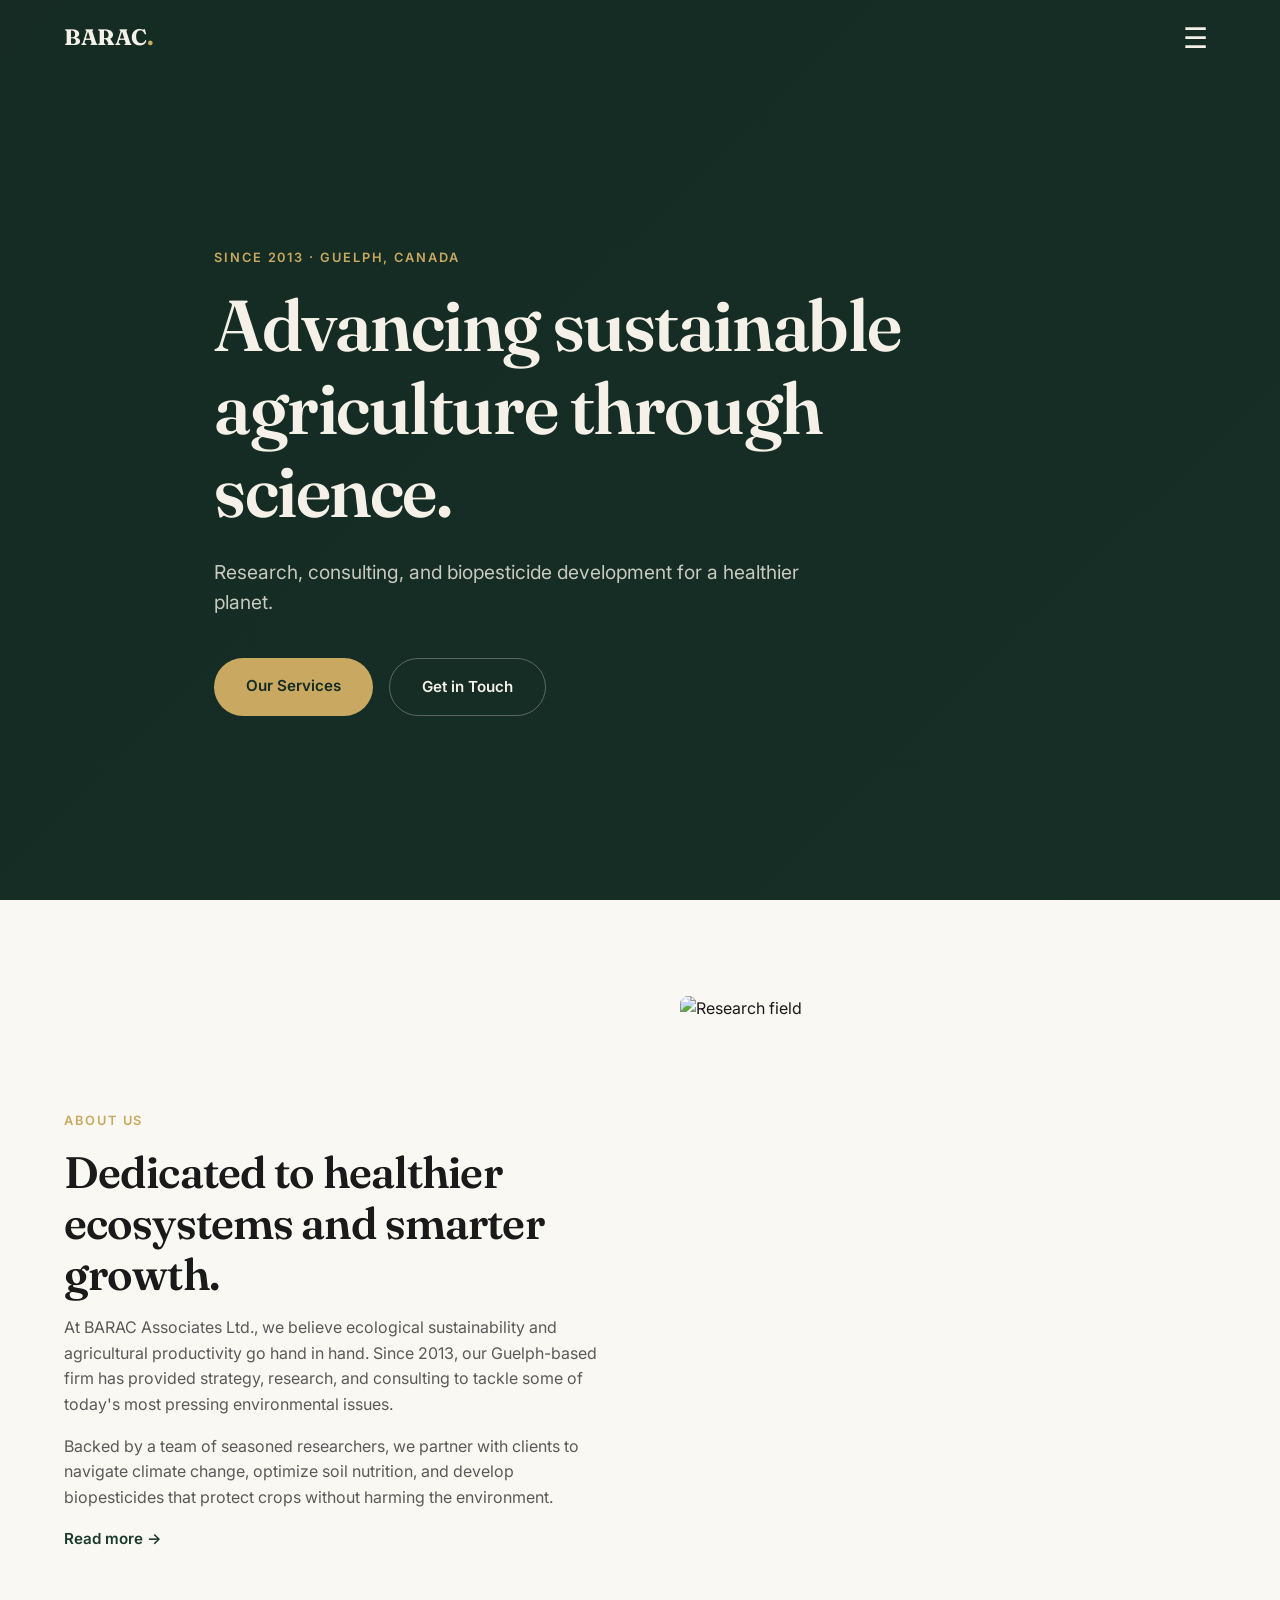
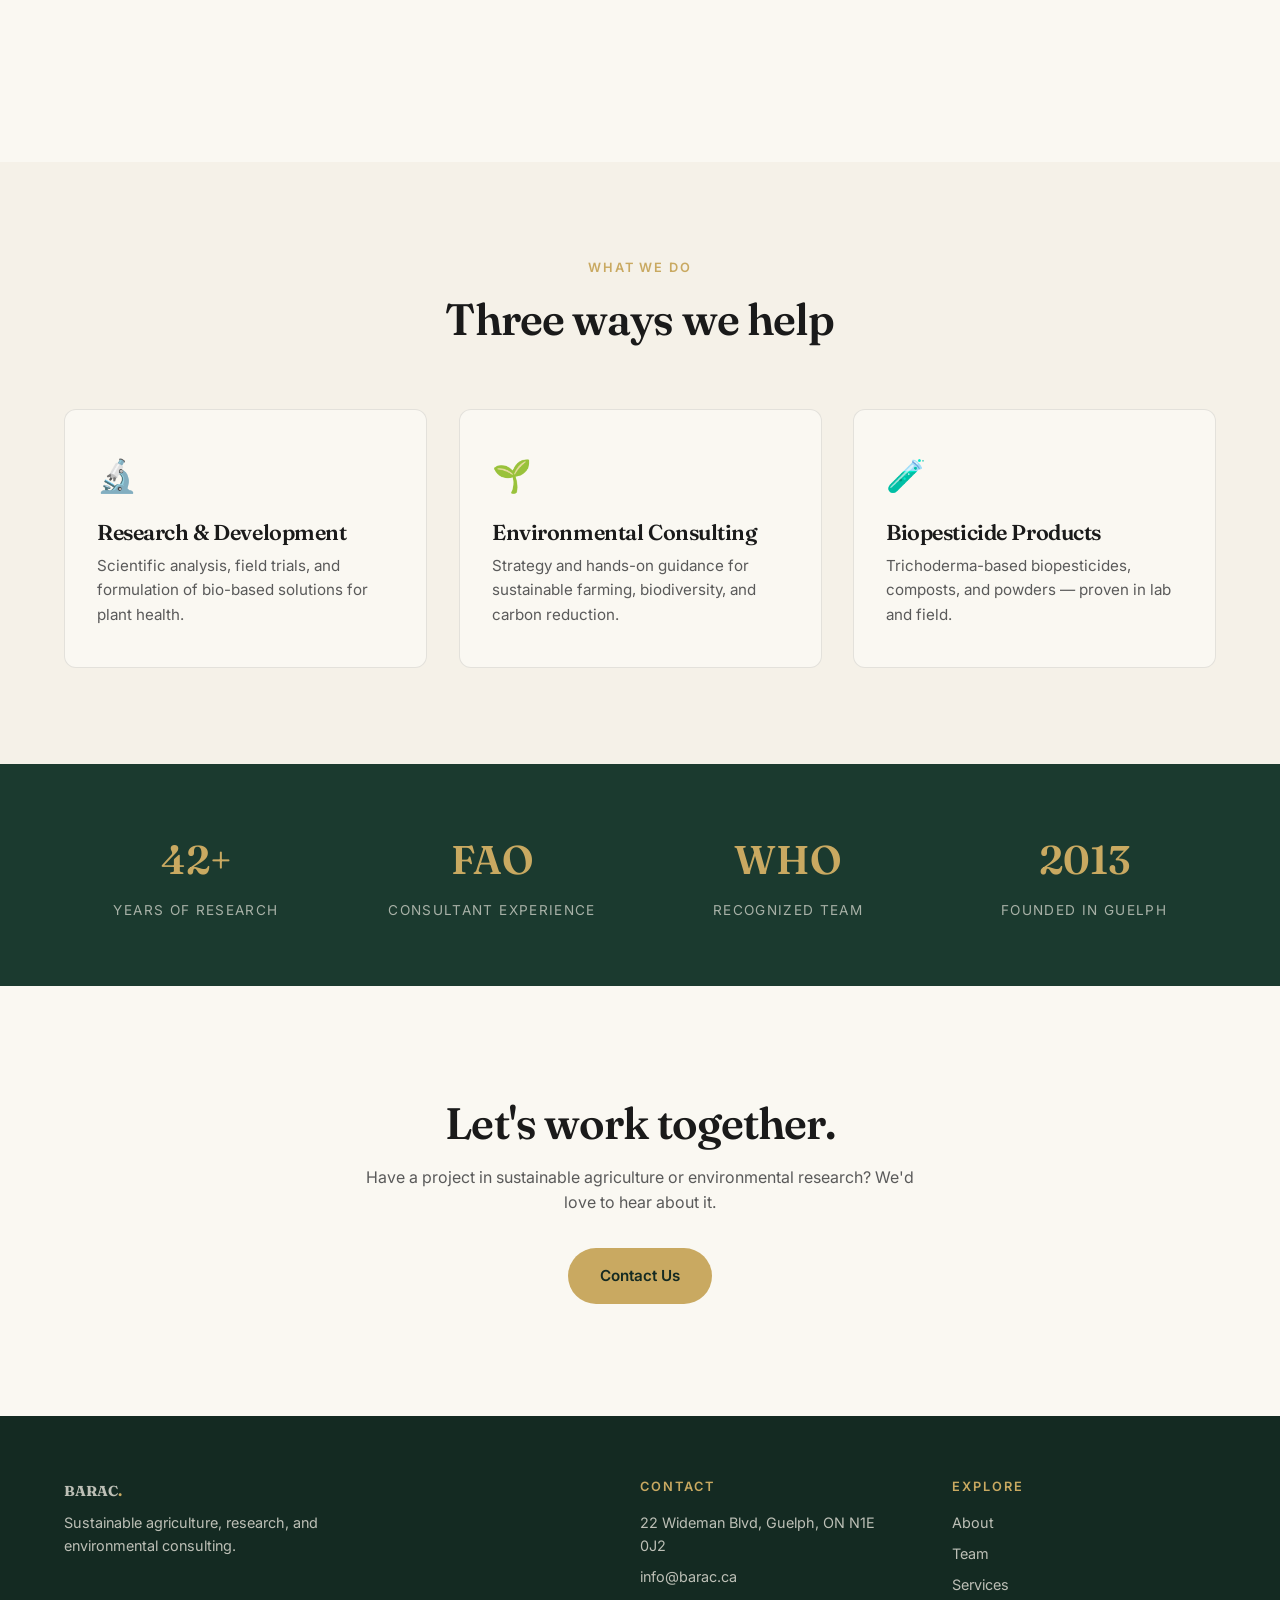
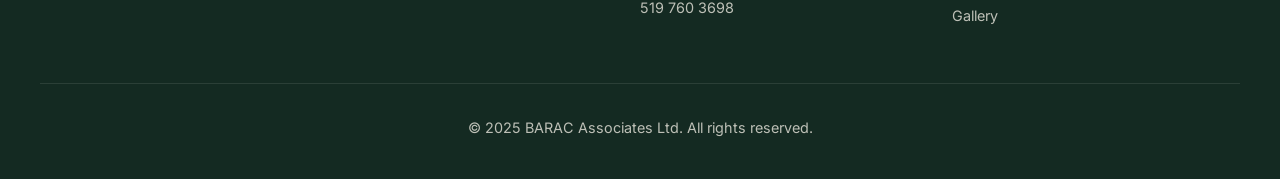
==== index.html @ 256d6e16 "Add files via upload" ====
<!DOCTYPE html>
<html lang="en">
<head>
  <meta charset="UTF-8">
  <meta name="viewport" content="width=device-width, initial-scale=1.0">
  <title>BARAC Associates Ltd. — Sustainable Agriculture & Research</title>
  <meta name="description" content="Research, consulting, and biopesticide development for a sustainable future. Based in Guelph, Canada.">

  <link rel="preconnect" href="https://fonts.googleapis.com">
  <link rel="preconnect" href="https://fonts.gstatic.com" crossorigin>
  <link href="https://fonts.googleapis.com/css2?family=Fraunces:wght@400;500;600;700&family=Inter:wght@400;500;600;700&display=swap" rel="stylesheet">

  <link rel="stylesheet" href="css/style.css">
</head>
<body>

  <!-- ============ NAV ============ -->
  <header class="nav">
  <div class="container nav__inner">
    <a href="index.html" class="nav__logo">BARAC<span>.</span></a>
    <button class="nav__toggle" aria-label="Toggle menu" aria-expanded="false">☰</button>
  </div>

  <div class="nav__backdrop"></div>

  <nav class="nav__links">
    <a href="index.html" class="active">Home</a>
    <a href="pages/about.html">About</a>
    <a href="pages/team.html">Team</a>
    <a href="pages/services.html">Services</a>
    <a href="pages/gallery.html">Gallery</a>
    <a href="pages/contact.html" class="nav__cta">Contact</a>
  </nav>
</header>

  <!-- ============ HERO ============ -->
  <section class="hero">
    <div class="hero__bg"></div>
    <div class="container hero__content">
      <p class="eyebrow">Since 2013 · Guelph, Canada</p>
      <h1>Advancing sustainable agriculture through science.</h1>
      <p class="hero__sub">Research, consulting, and biopesticide development for a healthier planet.</p>
      <div class="hero__buttons">
        <a href="pages/services.html" class="btn btn--primary">Our Services</a>
        <a href="pages/contact.html" class="btn btn--ghost">Get in Touch</a>
      </div>
    </div>
  </section>

  <!-- ============ ABOUT ============ -->
  <section class="section about">
    <div class="container about__grid">
      <div class="about__text">
        <p class="eyebrow">About Us</p>
        <h2>Dedicated to healthier ecosystems and smarter growth.</h2>
        <p>At BARAC Associates Ltd., we believe ecological sustainability and agricultural productivity go hand in hand. Since 2013, our Guelph-based firm has provided strategy, research, and consulting to tackle some of today's most pressing environmental issues.</p>
        <p>Backed by a team of seasoned researchers, we partner with clients to navigate climate change, optimize soil nutrition, and develop biopesticides that protect crops without harming the environment.</p>
        <a href="pages/about.html" class="link-arrow">Read more →</a>
      </div>
      <div class="about__image">
        <img src="images/about.jpg" alt="Research field">
      </div>
    </div>
  </section>

  <!-- ============ SERVICES PREVIEW ============ -->
  <section class="section services-preview">
    <div class="container">
      <p class="eyebrow center">What we do</p>
      <h2 class="center">Three ways we help</h2>

      <div class="cards">
        <article class="card">
          <div class="card__icon">🔬</div>
          <h3>Research &amp; Development</h3>
          <p>Scientific analysis, field trials, and formulation of bio-based solutions for plant health.</p>
        </article>

        <article class="card">
          <div class="card__icon">🌱</div>
          <h3>Environmental Consulting</h3>
          <p>Strategy and hands-on guidance for sustainable farming, biodiversity, and carbon reduction.</p>
        </article>

        <article class="card">
          <div class="card__icon">🧪</div>
          <h3>Biopesticide Products</h3>
          <p>Trichoderma-based biopesticides, composts, and powders — proven in lab and field.</p>
        </article>
      </div>
    </div>
  </section>

  <!-- ============ TRUST BAR ============ -->
  <section class="trust">
    <div class="container trust__grid">
      <div><strong>42+</strong><span>Years of research</span></div>
      <div><strong>FAO</strong><span>Consultant experience</span></div>
      <div><strong>WHO</strong><span>Recognized team</span></div>
      <div><strong>2013</strong><span>Founded in Guelph</span></div>
    </div>
  </section>

  <!-- ============ CTA ============ -->
  <section class="cta">
    <div class="container cta__inner">
      <h2>Let's work together.</h2>
      <p>Have a project in sustainable agriculture or environmental research? We'd love to hear about it.</p>
      <a href="pages/contact.html" class="btn btn--primary">Contact Us</a>
    </div>
  </section>

  <!-- ============ FOOTER ============ -->
  <footer class="footer">
    <div class="container footer__grid">
      <div>
        <p class="footer__logo">BARAC<span>.</span></p>
        <p class="footer__small">Sustainable agriculture, research, and environmental consulting.</p>
      </div>
      <div>
        <h4>Contact</h4>
        <p>22 Wideman Blvd, Guelph, ON N1E 0J2</p>
        <p><a href="mailto:info@barac.ca">info@barac.ca</a></p>
        <p>519 760 3698</p>
      </div>
      <div>
        <h4>Explore</h4>
        <p><a href="pages/about.html">About</a></p>
        <p><a href="pages/team.html">Team</a></p>
        <p><a href="pages/services.html">Services</a></p>
        <p><a href="pages/gallery.html">Gallery</a></p>
      </div>
    </div>
    <div class="container footer__bottom">
      <p>© 2025 BARAC Associates Ltd. All rights reserved.</p>
    </div>
  </footer>

  <script src="js/script.js"></script>
</body>
</html>
---- css/style.css ----
/* ============================================
   BARAC Associates — Stylesheet (clean)
   ============================================ */

:root {
  --forest: #1B3A2F;
  --forest-dark: #142a22;
  --cream: #F5F1E8;
  --cream-soft: #FAF8F2;
  --gold: #C9A961;
  --ink: #1A1A1A;
  --muted: #5a5a5a;
  --line: rgba(26, 26, 26, 0.1);

  --font-serif: 'Fraunces', Georgia, serif;
  --font-sans: 'Inter', -apple-system, BlinkMacSystemFont, sans-serif;

  --max: 1200px;
  --pad: 24px;
}

* { box-sizing: border-box; margin: 0; padding: 0; }

html { scroll-behavior: smooth; }

body {
  font-family: var(--font-sans);
  color: var(--ink);
  background: var(--cream-soft);
  line-height: 1.6;
  -webkit-font-smoothing: antialiased;
}

img { max-width: 100%; display: block; }
a { color: inherit; text-decoration: none; }

h1, h2, h3, h4 {
  font-family: var(--font-serif);
  font-weight: 600;
  line-height: 1.15;
  letter-spacing: -0.02em;
  color: var(--ink);
}

h1 { font-size: clamp(2.5rem, 6vw, 4.5rem); }
h2 { font-size: clamp(1.8rem, 4vw, 2.75rem); margin-bottom: 1rem; }
h3 { font-size: 1.35rem; margin-bottom: 0.5rem; }

p { color: var(--muted); margin-bottom: 1rem; }

.container {
  max-width: var(--max);
  margin: 0 auto;
  padding: 0 var(--pad);
}

.center { text-align: center; }

.eyebrow {
  font-family: var(--font-sans);
  font-size: 0.8rem;
  font-weight: 600;
  letter-spacing: 0.15em;
  text-transform: uppercase;
  color: var(--gold);
  margin-bottom: 1rem;
}

/* ============ NAV ============ */
.nav {
  position: fixed;
  top: 0; left: 0; right: 0;
  z-index: 1000;
  padding: 1.25rem 0;
  background: transparent;
  backdrop-filter: none;
  -webkit-backdrop-filter: none;
  border-left: none;
  transition: padding 0.3s ease;
}

.nav__inner {
  display: flex;
  align-items: center;
  justify-content: space-between;
}

.nav__logo {
  font-family: var(--font-serif);
  font-size: 1.4rem;
  font-weight: 700;
  color: var(--cream);
  letter-spacing: -0.02em;
  position: relative;
  z-index: 1002;
}
.nav__logo span { color: var(--gold); }

/* Hamburger button */
.nav__toggle {
  display: block;
  background: none;
  border: none;
  color: var(--cream);
  font-size: 1.75rem;
  line-height: 1;
  cursor: pointer;
  padding: 0.25rem 0.5rem;
  transition: transform 0.3s ease, color 0.2s ease;
  position: relative;
  z-index: 1002;
  font-family: var(--font-sans);
}
.nav__toggle:hover { color: var(--gold); }
.nav__toggle.active {
  transform: rotate(90deg);
  color: var(--gold);
}

/* ===== Backdrop ===== */
.nav__backdrop {
  position: fixed;
  inset: 0;
  background: rgba(0, 0, 0, 0.35);
  backdrop-filter: blur(4px);
  -webkit-backdrop-filter: blur(4px);
  z-index: 1000;
  opacity: 0;
  visibility: hidden;
  transition: opacity 0.35s ease, visibility 0.35s;
}
.nav__backdrop.open {
  opacity: 1;
  visibility: visible;
}

/* ===== Frosted glass side drawer ===== */
.nav__links {
  position: fixed;
  top: 0;
  right: 0;
  height: 100vh;
  width: 380px;
  max-width: 90vw;

  background: rgba(20, 42, 34, 0.55);
  backdrop-filter: blur(24px) saturate(160%);
  -webkit-backdrop-filter: blur(24px) saturate(160%);
  border-left: 1px solid rgba(245, 241, 232, 0.12);

  display: flex;
  flex-direction: column;
  justify-content: center;
  align-items: flex-start;
  gap: 1.5rem;
  padding: 4rem 3rem;
  z-index: 1001;

  transform: translateX(100%);
  transition: transform 0.45s cubic-bezier(0.22, 1, 0.36, 1);
  overflow-y: auto;
}

.nav__links.open {
  transform: translateX(0);
}

.nav__links a {
  color: rgba(245, 241, 232, 0.55);
  font-family: var(--font-serif);
  font-size: clamp(1.5rem, 2.5vw, 2rem);
  font-weight: 500;
  letter-spacing: -0.02em;
  transition: color 0.3s ease, transform 0.3s ease, opacity 0.3s ease;

  opacity: 0;
  transform: translateX(20px);
}

.nav__links.open a {
  opacity: 1;
  transform: translateX(0);
}

.nav__links a:hover,
.nav__links a.active {
  color: var(--cream);
  transform: translateX(8px);
}

/* Staggered entrance */
.nav__links.open a:nth-child(1) { transition: all 0.45s 0.10s; }
.nav__links.open a:nth-child(2) { transition: all 0.45s 0.15s; }
.nav__links.open a:nth-child(3) { transition: all 0.45s 0.20s; }
.nav__links.open a:nth-child(4) { transition: all 0.45s 0.25s; }
.nav__links.open a:nth-child(5) { transition: all 0.45s 0.30s; }
.nav__links.open a:nth-child(6) { transition: all 0.45s 0.35s; }

.nav__cta {
  padding: 0.75rem 2rem !important;
  border: 1px solid rgba(201, 169, 97, 0.5);
  border-radius: 999px;
  color: rgba(201, 169, 97, 0.85) !important;
  font-size: 1.1rem !important;
  margin-top: 1rem;
  transition: all 0.3s ease;
}
.nav__cta:hover {
  background: var(--gold);
  border-color: var(--gold);
  color: var(--forest-dark) !important;
  transform: translateX(0) !important;
}

/* ============ HERO ============ */
.hero {
  position: relative;
  min-height: 100vh;
  display: flex;
  align-items: center;
  color: var(--cream);
  overflow: hidden;
}

.hero__bg {
  position: absolute;
  inset: 0;
  background:
    linear-gradient(135deg, rgba(20,42,34,0.9), rgba(20,42,34,0.75)),
    url('../images/hero.jpg') center/cover no-repeat,
    var(--forest);
  z-index: 0;
}

.hero__content {
  position: relative;
  z-index: 1;
  padding-top: 8rem;
  padding-bottom: 4rem;
  max-width: 900px;
}

.hero h1 {
  color: var(--cream);
  margin-bottom: 1.5rem;
}

.hero__sub {
  font-size: 1.2rem;
  color: rgba(245, 241, 232, 0.8);
  max-width: 600px;
  margin-bottom: 2.5rem;
}

.hero__buttons { display: flex; gap: 1rem; flex-wrap: wrap; }

/* ============ BUTTONS ============ */
.btn {
  display: inline-block;
  padding: 1rem 2rem;
  border-radius: 999px;
  font-weight: 600;
  font-size: 0.95rem;
  transition: all 0.25s;
  cursor: pointer;
  border: none;
  font-family: var(--font-sans);
}

.btn--primary {
  background: var(--gold);
  color: var(--forest-dark);
}
.btn--primary:hover {
  background: #d9ba75;
  transform: translateY(-2px);
}

.btn--ghost {
  background: transparent;
  color: var(--cream);
  border: 1px solid rgba(245, 241, 232, 0.3);
}
.btn--ghost:hover {
  border-color: var(--cream);
  background: rgba(245, 241, 232, 0.05);
}

.link-arrow {
  color: var(--forest);
  font-weight: 600;
  font-size: 0.95rem;
}
.link-arrow:hover { color: var(--gold); }

/* ============ SECTIONS ============ */
.section { padding: 6rem 0; }

/* ============ ABOUT ============ */
.about { background: var(--cream-soft); }

.about__grid {
  display: grid;
  grid-template-columns: 1fr 1fr;
  gap: 5rem;
  align-items: center;
}

.about__image img {
  border-radius: 8px;
  aspect-ratio: 4/5;
  object-fit: cover;
  width: 100%;
}

/* ============ SERVICES PREVIEW ============ */
.services-preview { background: var(--cream); }

.cards {
  display: grid;
  grid-template-columns: repeat(3, 1fr);
  gap: 2rem;
  margin-top: 4rem;
}

.card {
  padding: 2.5rem 2rem;
  background: var(--cream-soft);
  border-radius: 12px;
  border: 1px solid var(--line);
  transition: all 0.3s;
}

.card:hover {
  transform: translateY(-4px);
  border-color: var(--gold);
  box-shadow: 0 20px 40px rgba(0,0,0,0.06);
}

.card__icon {
  font-size: 2rem;
  margin-bottom: 1.25rem;
}

.card p { font-size: 0.95rem; margin: 0; }

/* ============ TRUST BAR ============ */
.trust {
  background: var(--forest);
  padding: 4rem 0;
  color: var(--cream);
}

.trust__grid {
  display: grid;
  grid-template-columns: repeat(4, 1fr);
  gap: 2rem;
  text-align: center;
}

.trust__grid > div {
  display: flex;
  flex-direction: column;
  gap: 0.5rem;
}

.trust__grid strong {
  font-family: var(--font-serif);
  font-size: 2.5rem;
  color: var(--gold);
  font-weight: 600;
}

.trust__grid span {
  font-size: 0.85rem;
  text-transform: uppercase;
  letter-spacing: 0.1em;
  color: rgba(245, 241, 232, 0.65);
}

/* ============ CTA ============ */
.cta { padding: 7rem 0; background: var(--cream-soft); }

.cta__inner {
  text-align: center;
  max-width: 600px;
  margin: 0 auto;
}

.cta p { margin-bottom: 2rem; }

/* ============ FOOTER ============ */
.footer {
  background: var(--forest-dark);
  color: var(--cream);
  padding: 4rem 0 2rem;
}

.footer__grid {
  display: grid;
  grid-template-columns: 2fr 1fr 1fr;
  gap: 3rem;
  padding-bottom: 3rem;
  border-bottom: 1px solid rgba(245, 241, 232, 0.1);
}

.footer__logo {
  font-family: var(--font-serif);
  font-size: 1.6rem;
  font-weight: 700;
  color: var(--cream);
  margin-bottom: 0.75rem;
}
.footer__logo span { color: var(--gold); }

.footer__small {
  font-size: 0.9rem;
  color: rgba(245, 241, 232, 0.55);
  max-width: 320px;
}

.footer h4 {
  font-family: var(--font-sans);
  font-size: 0.8rem;
  text-transform: uppercase;
  letter-spacing: 0.15em;
  color: var(--gold);
  margin-bottom: 1rem;
}

.footer p, .footer a {
  color: rgba(245, 241, 232, 0.75);
  font-size: 0.9rem;
  margin-bottom: 0.5rem;
}

.footer a:hover { color: var(--cream); }

.footer__bottom {
  padding-top: 2rem;
  text-align: center;
  font-size: 0.8rem;
  color: rgba(245, 241, 232, 0.4);
}

/* ============ SCROLL FADE-IN ============ */
.fade-in {
  opacity: 0;
  transform: translateY(24px);
  transition: opacity 0.8s cubic-bezier(0.22, 1, 0.36, 1),
              transform 0.8s cubic-bezier(0.22, 1, 0.36, 1);
  will-change: opacity, transform;
}

.fade-in.is-visible {
  opacity: 1;
  transform: translateY(0);
}

.cards .fade-in:nth-child(1) { transition-delay: 0.00s; }
.cards .fade-in:nth-child(2) { transition-delay: 0.10s; }
.cards .fade-in:nth-child(3) { transition-delay: 0.20s; }

.trust__grid .fade-in:nth-child(1) { transition-delay: 0.00s; }
.trust__grid .fade-in:nth-child(2) { transition-delay: 0.08s; }
.trust__grid .fade-in:nth-child(3) { transition-delay: 0.16s; }
.trust__grid .fade-in:nth-child(4) { transition-delay: 0.24s; }

/* ============================================
   SUB-PAGE STYLES
   ============================================ */

/* ===== Page hero ===== */
.page-hero {
  padding: 12rem 0 6rem;
  background: var(--forest-dark);
  color: var(--cream);
  position: relative;
  overflow: hidden;
}

.page-hero::before {
  content: '';
  position: absolute;
  inset: 0;
  background:
    radial-gradient(circle at 20% 30%, rgba(201, 169, 97, 0.12), transparent 55%),
    radial-gradient(circle at 80% 70%, rgba(201, 169, 97, 0.08), transparent 50%);
  pointer-events: none;
}

.page-hero .eyebrow { color: var(--gold); }

.page-hero h1 {
  color: var(--cream);
  max-width: 900px;
  position: relative;
  z-index: 1;
}

/* ===== Section variants ===== */
.section--forest {
  background: var(--forest);
  color: var(--cream);
}

.section--forest .eyebrow { color: var(--gold); }

/* ===== Vision quote ===== */
.vision-quote {
  font-family: var(--font-serif);
  font-size: clamp(1.4rem, 3vw, 2rem);
  line-height: 1.4;
  color: var(--cream);
  text-align: center;
  max-width: 900px;
  margin: 2rem auto 0;
  font-weight: 400;
  letter-spacing: -0.01em;
  position: relative;
}

.vision-quote::before {
  content: '';
  display: block;
  width: 40px;
  height: 2px;
  background: var(--gold);
  margin: 0 auto 2rem;
}

/* ===== Mission grid ===== */
.mission-grid {
  display: grid;
  grid-template-columns: repeat(3, 1fr);
  gap: 1.5rem;
  margin-top: 4rem;
}

.mission-card {
  padding: 2.25rem 1.75rem;
  background: var(--cream);
  border-radius: 12px;
  border: 1px solid var(--line);
  transition: all 0.3s ease;
}

.mission-card:hover {
  transform: translateY(-4px);
  border-color: var(--gold);
  box-shadow: 0 20px 40px rgba(0, 0, 0, 0.06);
}

.mission-card__icon {
  font-size: 1.75rem;
  margin-bottom: 1rem;
}

.mission-card h3 {
  font-size: 1.15rem;
  margin-bottom: 0.75rem;
}

.mission-card p {
  font-size: 0.9rem;
  margin: 0;
  line-height: 1.6;
}

/* ============================================
   TEAM PAGE
   ============================================ */
.team-grid {
  display: grid;
  grid-template-columns: repeat(3, 1fr);
  gap: 2rem;
  margin-top: 4rem;
}

.team-card {
  background: var(--cream);
  border-radius: 12px;
  overflow: hidden;
  border: 1px solid var(--line);
  transition: all 0.3s ease;
  display: flex;
  flex-direction: column;
}

.team-card:hover {
  transform: translateY(-4px);
  border-color: var(--gold);
  box-shadow: 0 20px 40px rgba(0, 0, 0, 0.08);
}

.team-card__photo {
  aspect-ratio: 1;
  overflow: hidden;
  background: var(--forest);
}

.team-card__photo img {
  width: 100%;
  height: 100%;
  object-fit: cover;
  transition: transform 0.5s ease;
}

.team-card:hover .team-card__photo img {
  transform: scale(1.05);
}

.team-card__body {
  padding: 1.75rem;
  display: flex;
  flex-direction: column;
  gap: 0.5rem;
  flex: 1;
}

.team-card__body h3 {
  font-size: 1.25rem;
  margin: 0;
}

.team-card__role {
  font-size: 0.85rem;
  color: var(--gold);
  font-weight: 500;
  text-transform: uppercase;
  letter-spacing: 0.08em;
  margin: 0;
}

.team-card__btn {
  margin-top: 1rem;
  background: none;
  border: none;
  padding: 0;
  color: var(--forest);
  font-family: var(--font-sans);
  font-weight: 600;
  font-size: 0.9rem;
  cursor: pointer;
  text-align: left;
  transition: color 0.2s ease;
}

.team-card__btn:hover { color: var(--gold); }

/* ===== Modal ===== */
.modal {
  position: fixed;
  inset: 0;
  z-index: 2000;
  display: flex;
  align-items: center;
  justify-content: center;
  padding: 1.5rem;
  opacity: 0;
  visibility: hidden;
  transition: opacity 0.35s ease, visibility 0.35s;
}

.modal.open {
  opacity: 1;
  visibility: visible;
}

.modal__backdrop {
  position: absolute;
  inset: 0;
  background: rgba(20, 42, 34, 0.7);
  backdrop-filter: blur(6px);
  -webkit-backdrop-filter: blur(6px);
}

.modal__panel {
  position: relative;
  background: var(--cream-soft);
  border-radius: 16px;
  max-width: 720px;
  width: 100%;
  max-height: 85vh;
  overflow-y: auto;
  padding: 3rem;
  transform: translateY(20px);
  transition: transform 0.4s cubic-bezier(0.22, 1, 0.36, 1);
  box-shadow: 0 40px 80px rgba(0, 0, 0, 0.25);
}

.modal.open .modal__panel {
  transform: translateY(0);
}

.modal__close {
  position: absolute;
  top: 1.25rem;
  right: 1.25rem;
  background: none;
  border: none;
  font-size: 1.5rem;
  color: var(--muted);
  cursor: pointer;
  padding: 0.25rem 0.5rem;
  line-height: 1;
  transition: color 0.2s;
}

.modal__close:hover { color: var(--ink); }

.modal__content h2 {
  font-size: 1.75rem;
  margin-bottom: 0.5rem;
}

.modal__content .role {
  color: var(--gold);
  font-size: 0.85rem;
  text-transform: uppercase;
  letter-spacing: 0.1em;
  margin-bottom: 1.5rem;
  font-weight: 600;
}

.modal__content p {
  font-size: 0.95rem;
  line-height: 1.7;
  color: var(--muted);
}

/* ============================================
   GALLERY PAGE
   ============================================ */
.gallery-grid {
  display: grid;
  grid-template-columns: repeat(auto-fill, minmax(240px, 1fr));
  gap: 1.25rem;
  margin-top: 3rem;
}

.gallery-item {
  margin: 0;
  background: var(--cream-soft);
  border-radius: 12px;
  overflow: hidden;
  border: 1px solid var(--line);
  cursor: pointer;
  transition: all 0.3s ease;
}

.gallery-item:hover {
  transform: translateY(-4px);
  border-color: var(--gold);
  box-shadow: 0 20px 40px rgba(0, 0, 0, 0.08);
}

.gallery-item img {
  width: 100%;
  aspect-ratio: 1;
  object-fit: cover;
  display: block;
}

.gallery-item figcaption {
  padding: 1rem 1.25rem;
  font-size: 0.85rem;
  color: var(--muted);
  font-weight: 500;
}

/* ===== Lightbox ===== */
.lightbox {
  position: fixed;
  inset: 0;
  background: rgba(20, 42, 34, 0.95);
  backdrop-filter: blur(8px);
  -webkit-backdrop-filter: blur(8px);
  z-index: 3000;
  display: flex;
  flex-direction: column;
  align-items: center;
  justify-content: center;
  padding: 2rem;
  opacity: 0;
  visibility: hidden;
  transition: opacity 0.3s ease, visibility 0.3s;
}

.lightbox.open {
  opacity: 1;
  visibility: visible;
}

.lightbox img {
  max-width: 90vw;
  max-height: 75vh;
  border-radius: 12px;
  box-shadow: 0 40px 80px rgba(0, 0, 0, 0.5);
}

.lightbox__caption {
  color: var(--cream);
  margin-top: 1.5rem;
  font-family: var(--font-serif);
  font-size: 1.1rem;
  text-align: center;
}

.lightbox__close {
  position: absolute;
  top: 2rem;
  right: 2rem;
  background: none;
  border: 1px solid rgba(245, 241, 232, 0.3);
  color: var(--cream);
  width: 44px;
  height: 44px;
  border-radius: 50%;
  font-size: 1.25rem;
  cursor: pointer;
  transition: all 0.2s ease;
}

.lightbox__close:hover {
  background: var(--gold);
  border-color: var(--gold);
  color: var(--forest-dark);
}

/* ============ RESPONSIVE ============ */
@media (max-width: 900px) {
  .about__grid,
  .cards,
  .trust__grid,
  .footer__grid {
    grid-template-columns: 1fr;
  }

  .trust__grid { gap: 3rem; }

  .section { padding: 4rem 0; }

  .nav__links {
    width: 100%;
    max-width: 100%;
  }

  .page-hero {
    padding: 9rem 0 4rem;
  }

  .mission-grid,
  .team-grid {
    grid-template-columns: 1fr;
    gap: 1rem;
  }

  .gallery-grid {
    grid-template-columns: repeat(auto-fill, minmax(160px, 1fr));
  }

  .modal__panel {
    padding: 2rem 1.5rem;
  }
}
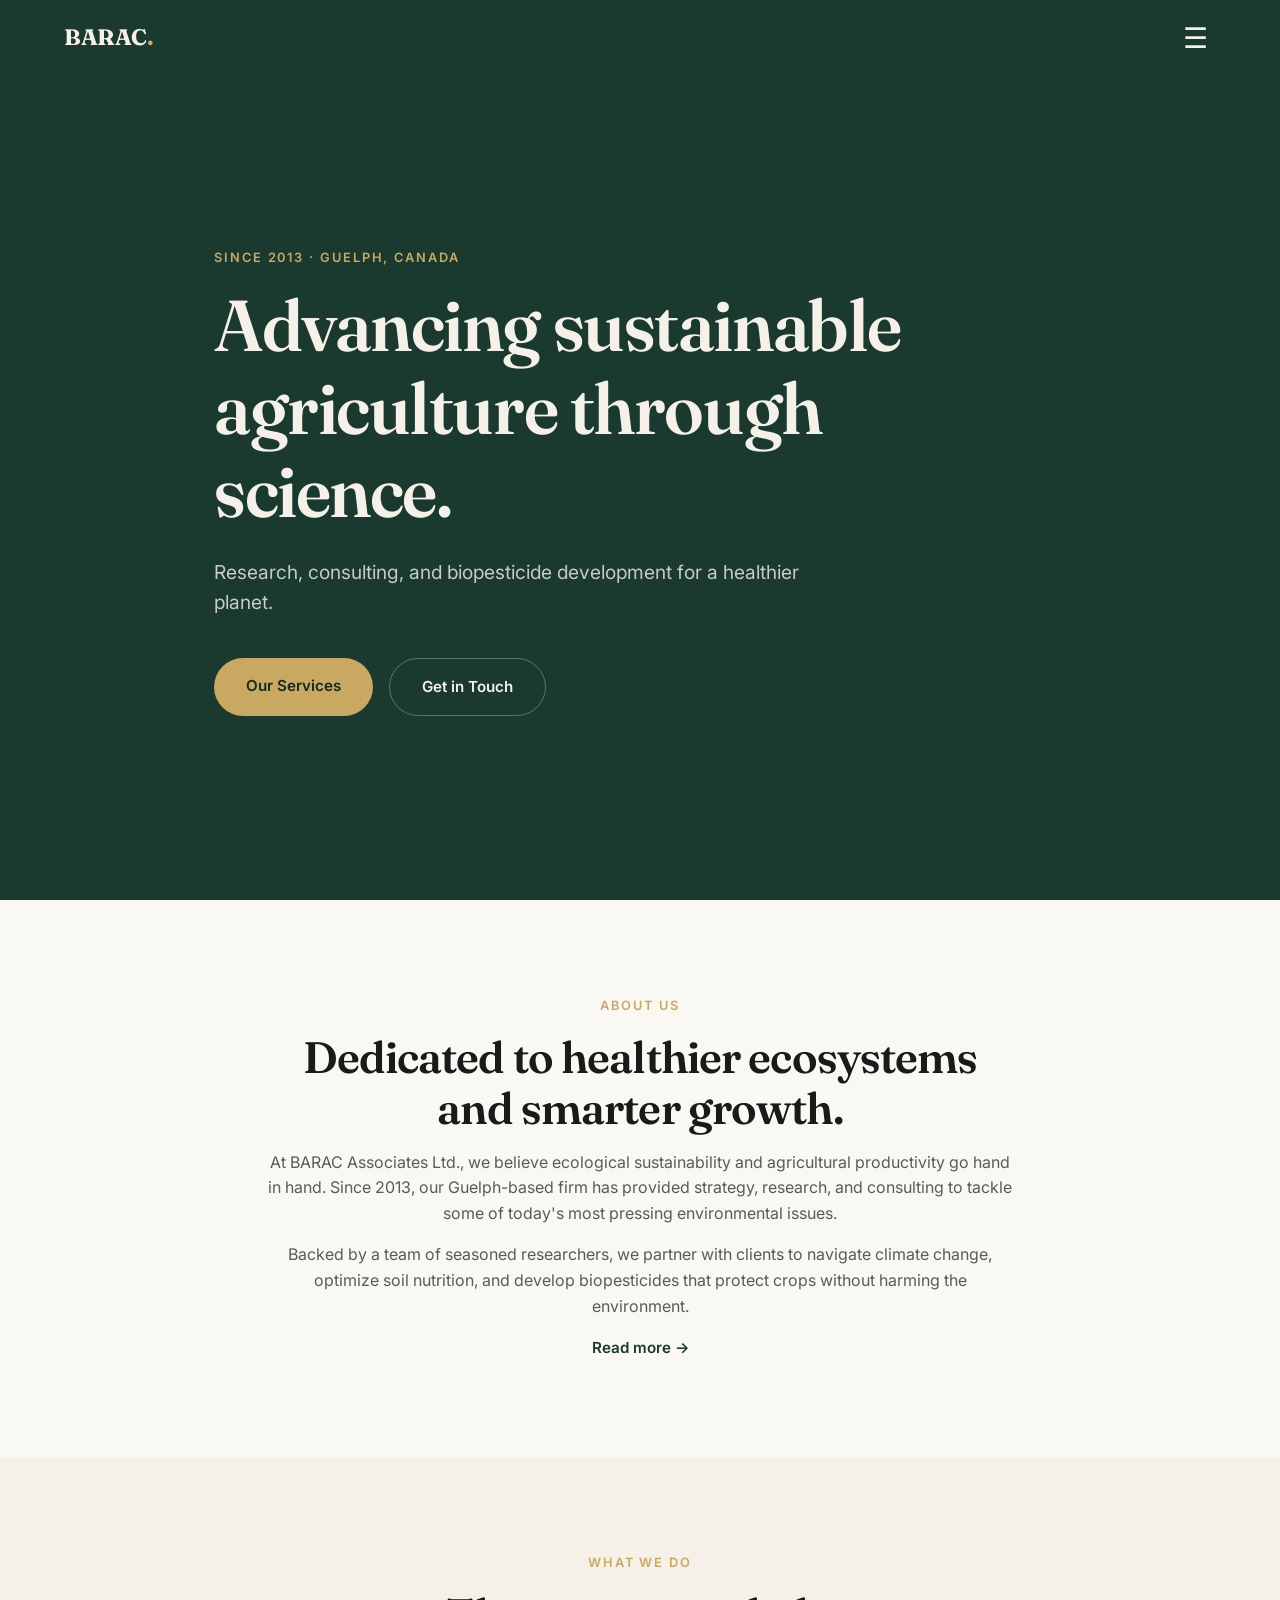
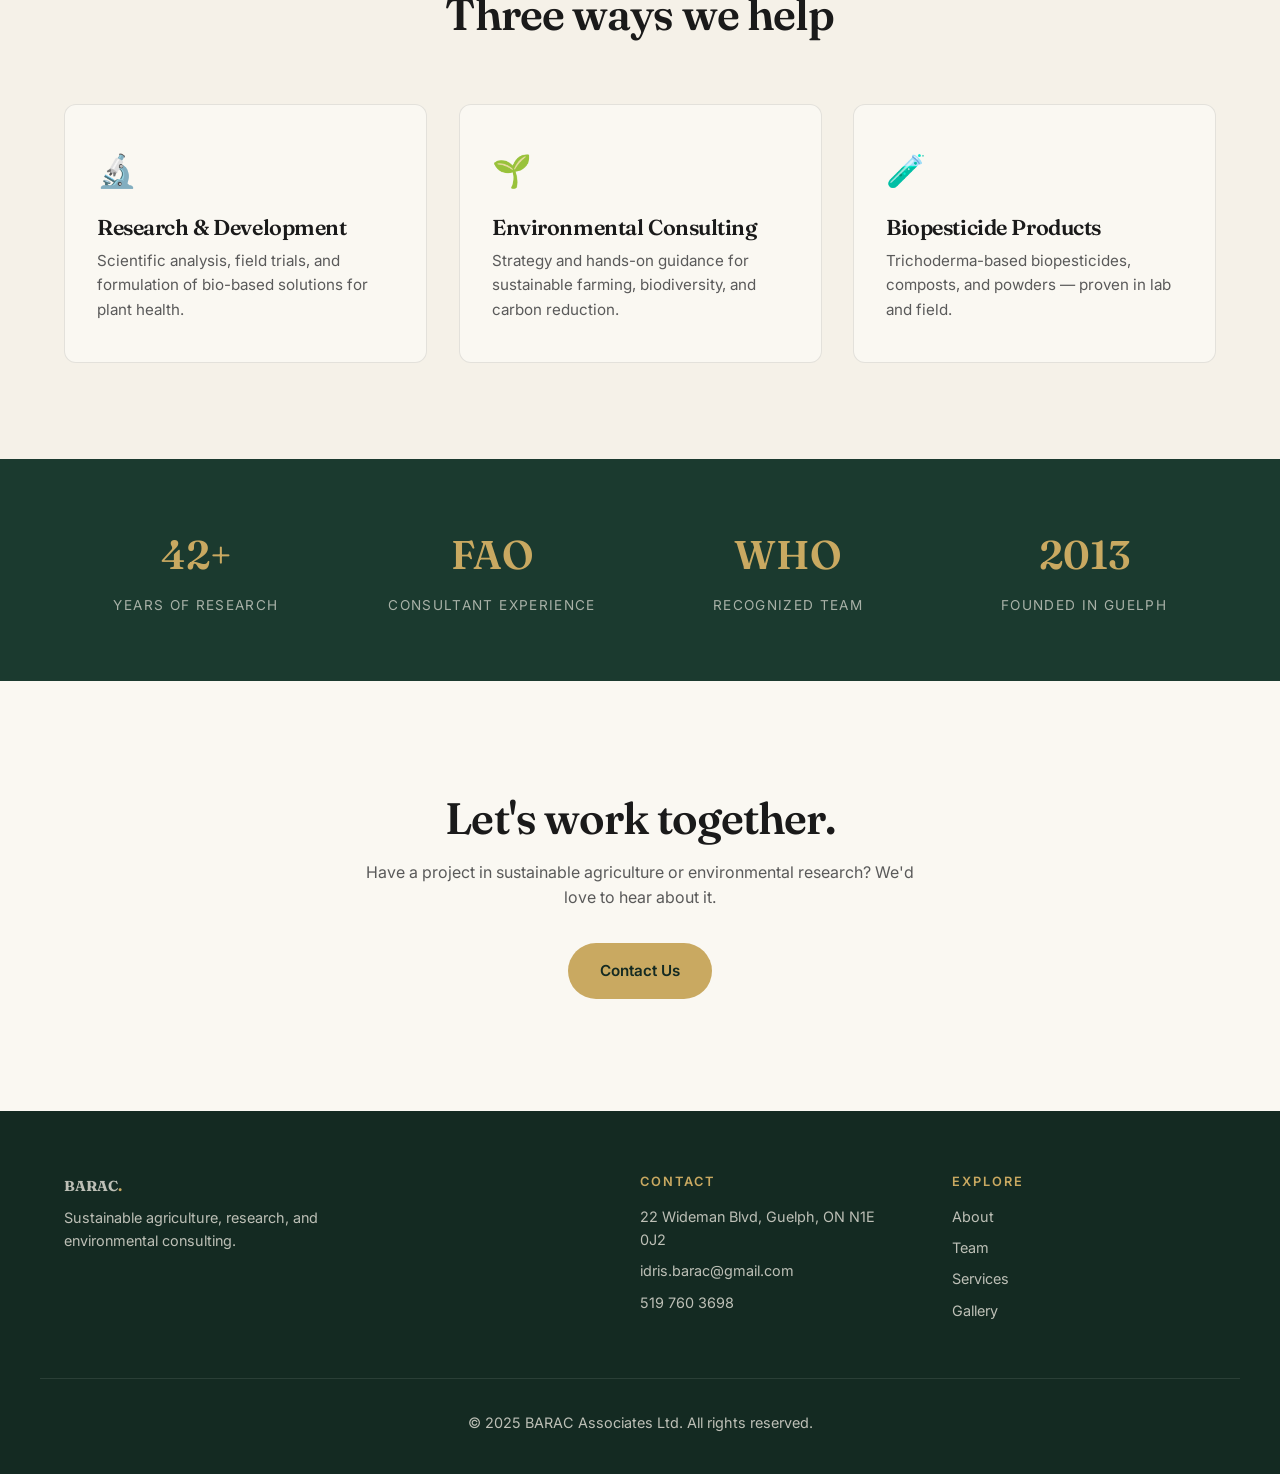
==== commit e53dcd30: "Add files via upload" ====
--- a/index.html
+++ b/index.html
@@ -49,17 +49,12 @@
 
   <!-- ============ ABOUT ============ -->
   <section class="section about">
-    <div class="container about__grid">
-      <div class="about__text">
-        <p class="eyebrow">About Us</p>
-        <h2>Dedicated to healthier ecosystems and smarter growth.</h2>
-        <p>At BARAC Associates Ltd., we believe ecological sustainability and agricultural productivity go hand in hand. Since 2013, our Guelph-based firm has provided strategy, research, and consulting to tackle some of today's most pressing environmental issues.</p>
-        <p>Backed by a team of seasoned researchers, we partner with clients to navigate climate change, optimize soil nutrition, and develop biopesticides that protect crops without harming the environment.</p>
-        <a href="pages/about.html" class="link-arrow">Read more →</a>
-      </div>
-      <div class="about__image">
-        <img src="images/about.jpg" alt="Research field">
-      </div>
+    <div class="container" style="max-width: 800px; text-align: center;">
+      <p class="eyebrow">About Us</p>
+      <h2>Dedicated to healthier ecosystems and smarter growth.</h2>
+      <p>At BARAC Associates Ltd., we believe ecological sustainability and agricultural productivity go hand in hand. Since 2013, our Guelph-based firm has provided strategy, research, and consulting to tackle some of today's most pressing environmental issues.</p>
+      <p>Backed by a team of seasoned researchers, we partner with clients to navigate climate change, optimize soil nutrition, and develop biopesticides that protect crops without harming the environment.</p>
+      <a href="pages/about.html" class="link-arrow">Read more →</a>
     </div>
   </section>
 
@@ -120,7 +115,7 @@
       <div>
         <h4>Contact</h4>
         <p>22 Wideman Blvd, Guelph, ON N1E 0J2</p>
-        <p><a href="mailto:info@barac.ca">info@barac.ca</a></p>
+        <p><a href="mailto:idris.barac@gmail.com">idris.barac@gmail.com</a></p>
         <p>519 760 3698</p>
       </div>
       <div>
--- a/css/style.css
+++ b/css/style.css
@@ -225,10 +225,7 @@
 .hero__bg {
   position: absolute;
   inset: 0;
-  background:
-    linear-gradient(135deg, rgba(20,42,34,0.9), rgba(20,42,34,0.75)),
-    url('../images/hero.jpg') center/cover no-repeat,
-    var(--forest);
+  background: var(--forest);
   z-index: 0;
 }
 
@@ -298,20 +295,6 @@
 
 /* ============ ABOUT ============ */
 .about { background: var(--cream-soft); }
-
-.about__grid {
-  display: grid;
-  grid-template-columns: 1fr 1fr;
-  gap: 5rem;
-  align-items: center;
-}
-
-.about__image img {
-  border-radius: 8px;
-  aspect-ratio: 4/5;
-  object-fit: cover;
-  width: 100%;
-}
 
 /* ============ SERVICES PREVIEW ============ */
 .services-preview { background: var(--cream); }
